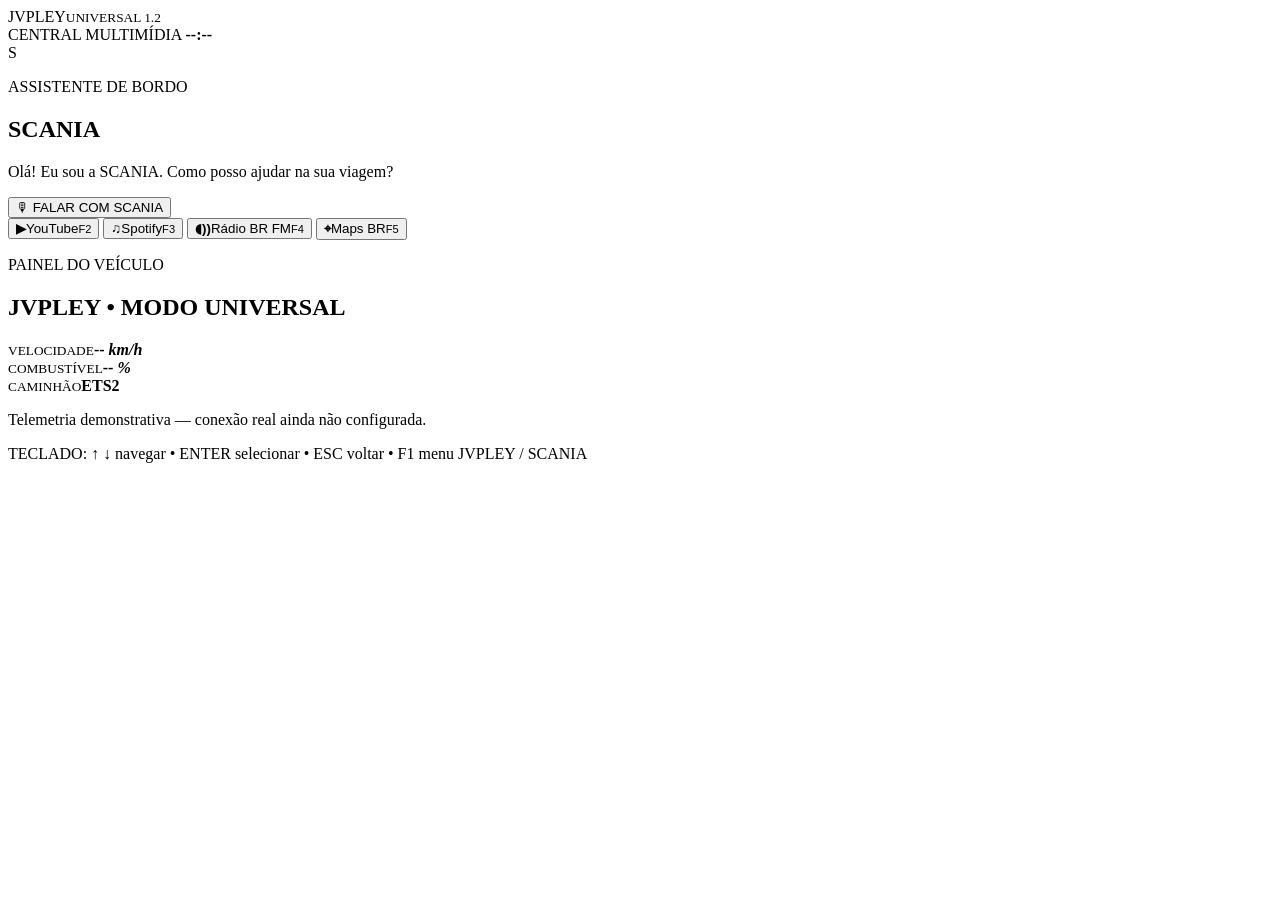
==== app/index.html @ 95443677 "Adicionar interface multimídia" ====
<!doctype html>
<html lang="pt-BR">
<head>
<meta charset="utf-8">
<meta name="viewport" content="width=device-width, initial-scale=1">
<title>JVPLEY Universal 1.2</title>
<link rel="stylesheet" href="style.css">
</head>
<body>
<div class="shell">
  <header><div class="brand">JV<span>PLEY</span><small>UNIVERSAL 1.2</small></div>
    <div class="status"><i></i> CENTRAL MULTIMÍDIA <b id="clock">--:--</b></div></header>
  <main>
    <section class="hero">
      <div class="orb"><div class="orb-core">S</div></div>
      <div><p class="eyebrow">ASSISTENTE DE BORDO</p><h1>SCANIA</h1>
      <p id="assistantText">Olá! Eu sou a SCANIA. Como posso ajudar na sua viagem?</p>
      <button id="voiceBtn" class="voice">🎙 FALAR COM SCANIA</button></div>
    </section>
    <section class="apps" aria-label="Aplicativos">
      <button class="app selected" data-app="youtube"><strong>▶</strong><span>YouTube</span><small>F2</small></button>
      <button class="app" data-app="spotify"><strong>♫</strong><span>Spotify</span><small>F3</small></button>
      <button class="app" data-app="radio"><strong>◖))</strong><span>Rádio BR FM</span><small>F4</small></button>
      <button class="app" data-app="maps"><strong>⌖</strong><span>Maps BR</span><small>F5</small></button>
    </section>
    <section class="vehicle">
      <div><p class="eyebrow">PAINEL DO VEÍCULO</p><h2>JVPLEY • MODO UNIVERSAL</h2></div>
      <div class="metrics"><div><small>VELOCIDADE</small><b>-- <em>km/h</em></b></div>
      <div><small>COMBUSTÍVEL</small><b>-- <em>%</em></b></div>
      <div><small>CAMINHÃO</small><b>ETS2</b></div></div>
      <p class="note">Telemetria demonstrativa — conexão real ainda não configurada.</p>
    </section>
  </main>
  <footer>TECLADO: ↑ ↓ navegar • ENTER selecionar • ESC voltar • F1 menu <span>JVPLEY / SCANIA</span></footer>
</div>
<script src="app.js"></script>
</body></html>
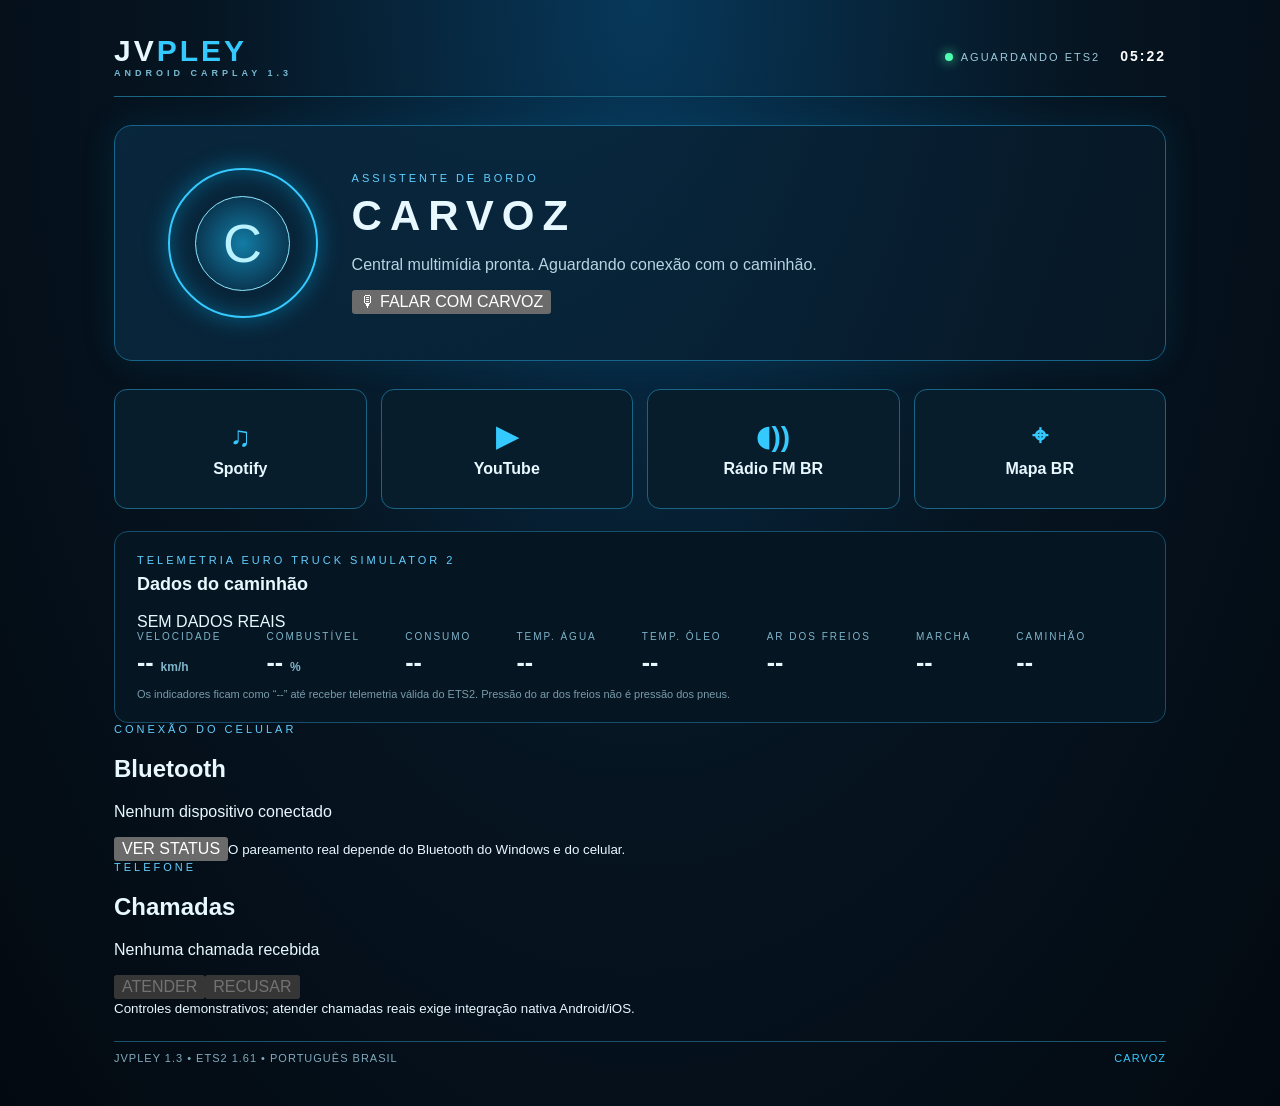
==== commit afd49273: "Iniciar interface JVPLEY Android CarPlay 1.3" ====
--- a/app/index.html
+++ b/app/index.html
@@ -1,37 +1,11 @@
 <!doctype html>
-<html lang="pt-BR">
-<head>
-<meta charset="utf-8">
-<meta name="viewport" content="width=device-width, initial-scale=1">
-<title>JVPLEY Universal 1.2</title>
-<link rel="stylesheet" href="style.css">
-</head>
-<body>
-<div class="shell">
-  <header><div class="brand">JV<span>PLEY</span><small>UNIVERSAL 1.2</small></div>
-    <div class="status"><i></i> CENTRAL MULTIMÍDIA <b id="clock">--:--</b></div></header>
-  <main>
-    <section class="hero">
-      <div class="orb"><div class="orb-core">S</div></div>
-      <div><p class="eyebrow">ASSISTENTE DE BORDO</p><h1>SCANIA</h1>
-      <p id="assistantText">Olá! Eu sou a SCANIA. Como posso ajudar na sua viagem?</p>
-      <button id="voiceBtn" class="voice">🎙 FALAR COM SCANIA</button></div>
-    </section>
-    <section class="apps" aria-label="Aplicativos">
-      <button class="app selected" data-app="youtube"><strong>▶</strong><span>YouTube</span><small>F2</small></button>
-      <button class="app" data-app="spotify"><strong>♫</strong><span>Spotify</span><small>F3</small></button>
-      <button class="app" data-app="radio"><strong>◖))</strong><span>Rádio BR FM</span><small>F4</small></button>
-      <button class="app" data-app="maps"><strong>⌖</strong><span>Maps BR</span><small>F5</small></button>
-    </section>
-    <section class="vehicle">
-      <div><p class="eyebrow">PAINEL DO VEÍCULO</p><h2>JVPLEY • MODO UNIVERSAL</h2></div>
-      <div class="metrics"><div><small>VELOCIDADE</small><b>-- <em>km/h</em></b></div>
-      <div><small>COMBUSTÍVEL</small><b>-- <em>%</em></b></div>
-      <div><small>CAMINHÃO</small><b>ETS2</b></div></div>
-      <p class="note">Telemetria demonstrativa — conexão real ainda não configurada.</p>
-    </section>
-  </main>
-  <footer>TECLADO: ↑ ↓ navegar • ENTER selecionar • ESC voltar • F1 menu <span>JVPLEY / SCANIA</span></footer>
-</div>
-<script src="app.js"></script>
-</body></html>
+<html lang="pt-BR"><head><meta charset="utf-8"><meta name="viewport" content="width=device-width,initial-scale=1"><title>JVPLEY Android CarPlay 1.3</title><link rel="stylesheet" href="style.css"></head>
+<body><div class="shell">
+<header><div class="brand">JV<span>PLEY</span><small>ANDROID CARPLAY 1.3</small></div><div class="status"><i></i><span id="connection">AGUARDANDO ETS2</span><b id="clock">--:--</b></div></header>
+<main>
+<section class="hero"><div class="orb"><div class="orb-core">C</div></div><div><p class="eyebrow">ASSISTENTE DE BORDO</p><h1>CARVOZ</h1><p id="assistantText">Central multimídia pronta. Aguardando conexão com o caminhão.</p><button id="voiceBtn" class="primary">🎙 FALAR COM CARVOZ</button></div></section>
+<section class="apps"><button class="app" data-app="spotify"><strong>♫</strong><span>Spotify</span></button><button class="app" data-app="youtube"><strong>▶</strong><span>YouTube</span></button><button class="app" data-app="radio"><strong>◖))</strong><span>Rádio FM BR</span></button><button class="app" data-app="maps"><strong>⌖</strong><span>Mapa BR</span></button></section>
+<section class="vehicle"><div class="section-head"><div><p class="eyebrow">TELEMETRIA EURO TRUCK SIMULATOR 2</p><h2>Dados do caminhão</h2></div><span class="pill" id="telemetryState">SEM DADOS REAIS</span></div><div class="metrics"><div><small>VELOCIDADE</small><b id="speed">-- <em>km/h</em></b></div><div><small>COMBUSTÍVEL</small><b id="fuel">-- <em>%</em></b></div><div><small>CONSUMO</small><b id="consumption">--</b></div><div><small>TEMP. ÁGUA</small><b id="water">--</b></div><div><small>TEMP. ÓLEO</small><b id="oil">--</b></div><div><small>AR DOS FREIOS</small><b id="air">--</b></div><div><small>MARCHA</small><b id="gear">--</b></div><div><small>CAMINHÃO</small><b id="truck">--</b></div></div><p class="note">Os indicadores ficam como “--” até receber telemetria válida do ETS2. Pressão do ar dos freios não é pressão dos pneus.</p></section>
+<section class="connect-grid"><article class="panel"><p class="eyebrow">CONEXÃO DO CELULAR</p><h2>Bluetooth</h2><p id="bluetoothState">Nenhum dispositivo conectado</p><button class="secondary" id="bluetoothBtn">VER STATUS</button><small>O pareamento real depende do Bluetooth do Windows e do celular.</small></article>
+<article class="panel"><p class="eyebrow">TELEFONE</p><h2>Chamadas</h2><p id="callState">Nenhuma chamada recebida</p><div class="call-actions"><button class="answer" id="answerBtn" disabled>ATENDER</button><button class="reject" id="rejectBtn" disabled>RECUSAR</button></div><small>Controles demonstrativos; atender chamadas reais exige integração nativa Android/iOS.</small></article></section>
+</main><footer>JVPLEY 1.3 • ETS2 1.61 • PORTUGUÊS BRASIL <span>CARVOZ</span></footer></div><script src="app.js"></script></body></html>
--- a/app/style.css
+++ b/app/style.css
@@ -0,0 +1,14 @@
+:root{color-scheme:dark;--cyan:#35caff;--blue:#087fbd}
+*{box-sizing:border-box}body{margin:0;background:radial-gradient(ellipse at 50% 0,#07385a 0,#061522 48%,#030910 100%);color:#e8f8ff;font-family:Segoe UI,Arial,sans-serif;min-height:100vh}
+.shell{max-width:1100px;margin:auto;padding:24px}header,footer{display:flex;justify-content:space-between;align-items:center;border-bottom:1px solid #1a6684;padding:10px 0 18px}
+.brand{font-size:30px;font-weight:900;letter-spacing:3px}.brand span{color:var(--cyan)}.brand small{display:block;font-size:9px;letter-spacing:4px;color:#78b9d1}
+.status{font-size:11px;letter-spacing:2px;color:#9cc8d8}.status i{display:inline-block;width:8px;height:8px;background:#4dffb0;border-radius:50%;margin-right:8px;box-shadow:0 0 12px #4dffb0}
+.status b{margin-left:20px;color:white;font-size:14px}
+.hero{display:flex;align-items:center;gap:34px;padding:42px 5%;border:1px solid #17658b;border-radius:18px;margin:28px 0;background:linear-gradient(110deg,#092b43cc,#071827cc);box-shadow:0 0 35px #008ac322}
+.orb{width:150px;height:150px;border:2px solid var(--cyan);border-radius:50%;display:grid;place-items:center;box-shadow:0 0 25px #00bfff66,inset 0 0 22px #00bfff55;flex:none}.orb-core{width:95px;height:95px;border-radius:50%;display:grid;place-items:center;font-size:54px;color:#b9f1ff;background:radial-gradient(circle,#137ca5,#061b30);border:1px solid #8ce8ff}
+.eyebrow{color:#62cfff;font-size:11px;letter-spacing:3px;margin:0 0 8px}.hero h1{font-size:42px;letter-spacing:8px;margin:0}.hero p:not(.eyebrow){color:#b6d5e2}
+button{font:inherit;cursor:pointer}.voice{border:1px solid var(--cyan);background:#073e5b;color:#dffaff;padding:12px 18px;border-radius:8px;letter-spacing:1px}.voice:hover,.app:hover,.app.selected{background:#0c4565;box-shadow:0 0 18px #00aaff44}
+.apps{display:grid;grid-template-columns:repeat(4,1fr);gap:14px}.app{min-height:120px;border:1px solid #1a6485;border-radius:13px;background:#081d2c;color:#e8f8ff;display:flex;flex-direction:column;align-items:center;justify-content:center;gap:7px}.app strong{font-size:28px;color:var(--cyan)}.app span{font-weight:700}.app small{color:#75a9be}
+.vehicle{margin-top:22px;padding:22px;border:1px solid #174e6b;border-radius:14px;background:#061522}.vehicle h2{margin:0 0 18px;font-size:18px}.metrics{display:flex;gap:45px;flex-wrap:wrap}.metrics div{display:flex;flex-direction:column;gap:6px}.metrics small{color:#7eb3c8;letter-spacing:2px;font-size:10px}.metrics b{font-size:25px}.metrics em{font-size:12px;color:#80b5c9;font-style:normal}.note{font-size:11px;color:#789baa;margin-bottom:0}
+footer{border:0;border-top:1px solid #1a526d;margin-top:24px;color:#82aabd;font-size:11px;letter-spacing:1px}footer span{color:var(--cyan)}
+@media(max-width:650px){.hero{flex-direction:column;text-align:center}.apps{grid-template-columns:repeat(2,1fr)}header{gap:12px}.status{font-size:9px}}
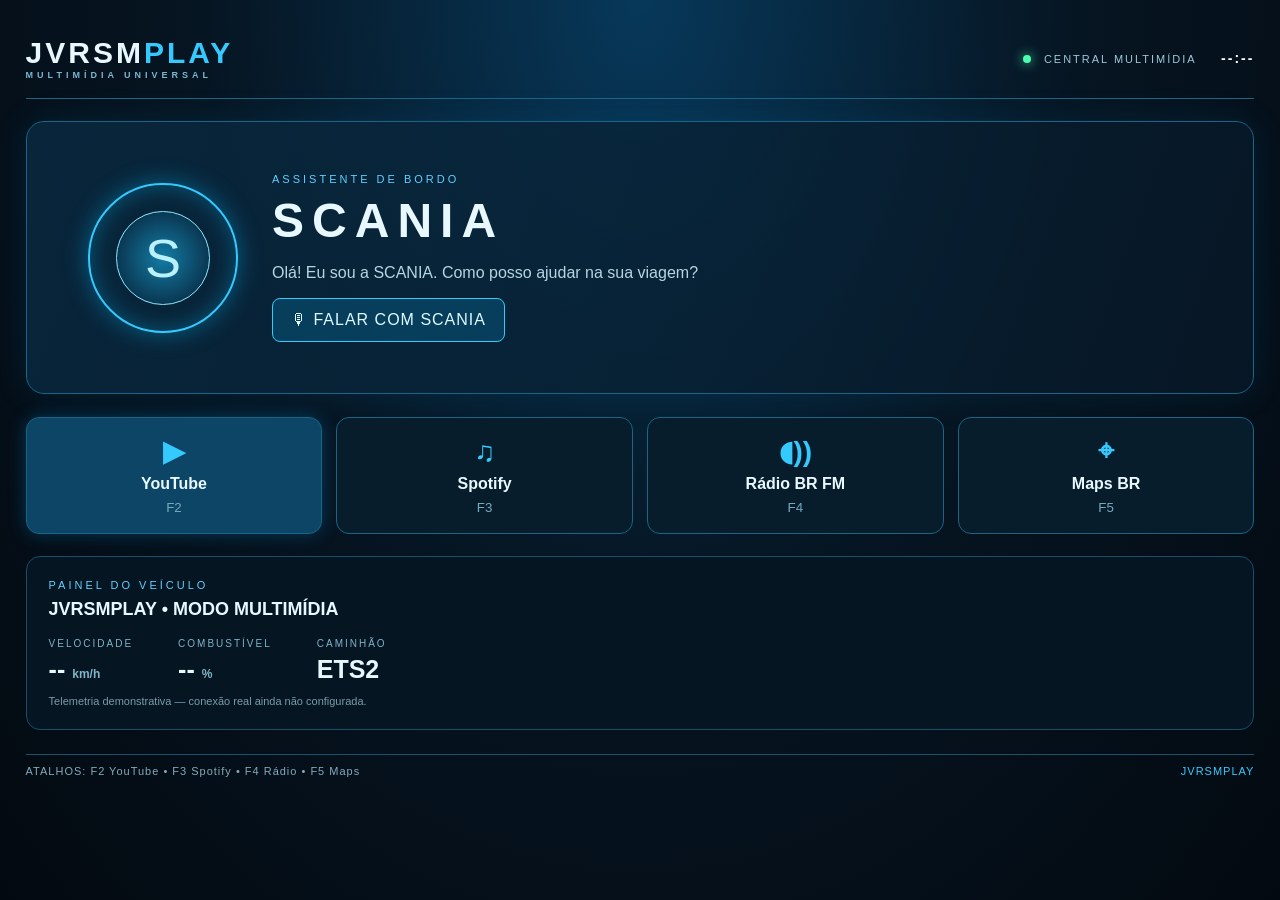
==== commit 0c2562e4: "Apply JVRSMPLAY product branding to the app UI" ====
--- a/app/index.html
+++ b/app/index.html
@@ -1,11 +1,37 @@
 <!doctype html>
-<html lang="pt-BR"><head><meta charset="utf-8"><meta name="viewport" content="width=device-width,initial-scale=1"><title>JVPLEY Android CarPlay 1.3</title><link rel="stylesheet" href="style.css"></head>
-<body><div class="shell">
-<header><div class="brand">JV<span>PLEY</span><small>ANDROID CARPLAY 1.3</small></div><div class="status"><i></i><span id="connection">AGUARDANDO ETS2</span><b id="clock">--:--</b></div></header>
-<main>
-<section class="hero"><div class="orb"><div class="orb-core">C</div></div><div><p class="eyebrow">ASSISTENTE DE BORDO</p><h1>CARVOZ</h1><p id="assistantText">Central multimídia pronta. Aguardando conexão com o caminhão.</p><button id="voiceBtn" class="primary">🎙 FALAR COM CARVOZ</button></div></section>
-<section class="apps"><button class="app" data-app="spotify"><strong>♫</strong><span>Spotify</span></button><button class="app" data-app="youtube"><strong>▶</strong><span>YouTube</span></button><button class="app" data-app="radio"><strong>◖))</strong><span>Rádio FM BR</span></button><button class="app" data-app="maps"><strong>⌖</strong><span>Mapa BR</span></button></section>
-<section class="vehicle"><div class="section-head"><div><p class="eyebrow">TELEMETRIA EURO TRUCK SIMULATOR 2</p><h2>Dados do caminhão</h2></div><span class="pill" id="telemetryState">SEM DADOS REAIS</span></div><div class="metrics"><div><small>VELOCIDADE</small><b id="speed">-- <em>km/h</em></b></div><div><small>COMBUSTÍVEL</small><b id="fuel">-- <em>%</em></b></div><div><small>CONSUMO</small><b id="consumption">--</b></div><div><small>TEMP. ÁGUA</small><b id="water">--</b></div><div><small>TEMP. ÓLEO</small><b id="oil">--</b></div><div><small>AR DOS FREIOS</small><b id="air">--</b></div><div><small>MARCHA</small><b id="gear">--</b></div><div><small>CAMINHÃO</small><b id="truck">--</b></div></div><p class="note">Os indicadores ficam como “--” até receber telemetria válida do ETS2. Pressão do ar dos freios não é pressão dos pneus.</p></section>
-<section class="connect-grid"><article class="panel"><p class="eyebrow">CONEXÃO DO CELULAR</p><h2>Bluetooth</h2><p id="bluetoothState">Nenhum dispositivo conectado</p><button class="secondary" id="bluetoothBtn">VER STATUS</button><small>O pareamento real depende do Bluetooth do Windows e do celular.</small></article>
-<article class="panel"><p class="eyebrow">TELEFONE</p><h2>Chamadas</h2><p id="callState">Nenhuma chamada recebida</p><div class="call-actions"><button class="answer" id="answerBtn" disabled>ATENDER</button><button class="reject" id="rejectBtn" disabled>RECUSAR</button></div><small>Controles demonstrativos; atender chamadas reais exige integração nativa Android/iOS.</small></article></section>
-</main><footer>JVPLEY 1.3 • ETS2 1.61 • PORTUGUÊS BRASIL <span>CARVOZ</span></footer></div><script src="app.js"></script></body></html>+<html lang="pt-BR">
+<head>
+<meta charset="utf-8">
+<meta name="viewport" content="width=device-width, initial-scale=1">
+<title>JVRSMPLAY</title>
+<link rel="stylesheet" href="style.css">
+</head>
+<body>
+<div class="shell">
+  <header><div class="brand">JVRSM<span>PLAY</span><small>MULTIMÍDIA UNIVERSAL</small></div>
+    <div class="status"><i></i> CENTRAL MULTIMÍDIA <b id="clock">--:--</b></div></header>
+  <main>
+    <section class="hero">
+      <div class="orb"><div class="orb-core">S</div></div>
+      <div><p class="eyebrow">ASSISTENTE DE BORDO</p><h1>SCANIA</h1>
+      <p id="assistantText">Olá! Eu sou a SCANIA. Como posso ajudar na sua viagem?</p>
+      <button id="voiceBtn" class="voice">🎙 FALAR COM SCANIA</button></div>
+    </section>
+    <section class="apps" aria-label="Aplicativos">
+      <button class="app selected" data-app="youtube"><strong>▶</strong><span>YouTube</span><small>F2</small></button>
+      <button class="app" data-app="spotify"><strong>♫</strong><span>Spotify</span><small>F3</small></button>
+      <button class="app" data-app="radio"><strong>◖))</strong><span>Rádio BR FM</span><small>F4</small></button>
+      <button class="app" data-app="maps"><strong>⌖</strong><span>Maps BR</span><small>F5</small></button>
+    </section>
+    <section class="vehicle">
+      <div><p class="eyebrow">PAINEL DO VEÍCULO</p><h2>JVRSMPLAY • MODO MULTIMÍDIA</h2></div>
+      <div class="metrics"><div><small>VELOCIDADE</small><b>-- <em>km/h</em></b></div>
+      <div><small>COMBUSTÍVEL</small><b>-- <em>%</em></b></div>
+      <div><small>CAMINHÃO</small><b>ETS2</b></div></div>
+      <p class="note">Telemetria demonstrativa — conexão real ainda não configurada.</p>
+    </section>
+  </main>
+  <footer>ATALHOS: F2 YouTube • F3 Spotify • F4 Rádio • F5 Maps <span>JVRSMPLAY</span></footer>
+</div>
+<script src="app.js"></script>
+</body></html>
--- a/app/style.css
+++ b/app/style.css
@@ -1,14 +1,24 @@
 :root{color-scheme:dark;--cyan:#35caff;--blue:#087fbd}
-*{box-sizing:border-box}body{margin:0;background:radial-gradient(ellipse at 50% 0,#07385a 0,#061522 48%,#030910 100%);color:#e8f8ff;font-family:Segoe UI,Arial,sans-serif;min-height:100vh}
-.shell{max-width:1100px;margin:auto;padding:24px}header,footer{display:flex;justify-content:space-between;align-items:center;border-bottom:1px solid #1a6684;padding:10px 0 18px}
+*{box-sizing:border-box}
+html,body{width:100%;min-height:100%;margin:0}
+body{background:radial-gradient(ellipse at 50% 0,#07385a 0,#061522 48%,#030910 100%);color:#e8f8ff;font-family:Segoe UI,Arial,sans-serif;min-height:100vh;overflow-x:hidden}
+.shell{width:100%;max-width:none;min-height:100vh;margin:0;padding:clamp(14px,2vw,30px)}
+header,footer{display:flex;justify-content:space-between;align-items:center;border-bottom:1px solid #1a6684;padding:10px 0 18px}
 .brand{font-size:30px;font-weight:900;letter-spacing:3px}.brand span{color:var(--cyan)}.brand small{display:block;font-size:9px;letter-spacing:4px;color:#78b9d1}
 .status{font-size:11px;letter-spacing:2px;color:#9cc8d8}.status i{display:inline-block;width:8px;height:8px;background:#4dffb0;border-radius:50%;margin-right:8px;box-shadow:0 0 12px #4dffb0}
 .status b{margin-left:20px;color:white;font-size:14px}
-.hero{display:flex;align-items:center;gap:34px;padding:42px 5%;border:1px solid #17658b;border-radius:18px;margin:28px 0;background:linear-gradient(110deg,#092b43cc,#071827cc);box-shadow:0 0 35px #008ac322}
-.orb{width:150px;height:150px;border:2px solid var(--cyan);border-radius:50%;display:grid;place-items:center;box-shadow:0 0 25px #00bfff66,inset 0 0 22px #00bfff55;flex:none}.orb-core{width:95px;height:95px;border-radius:50%;display:grid;place-items:center;font-size:54px;color:#b9f1ff;background:radial-gradient(circle,#137ca5,#061b30);border:1px solid #8ce8ff}
-.eyebrow{color:#62cfff;font-size:11px;letter-spacing:3px;margin:0 0 8px}.hero h1{font-size:42px;letter-spacing:8px;margin:0}.hero p:not(.eyebrow){color:#b6d5e2}
+.hero{display:flex;align-items:center;gap:34px;padding:clamp(24px,4vw,52px) 5%;border:1px solid #17658b;border-radius:18px;margin:clamp(16px,2.5vh,28px) 0;background:linear-gradient(110deg,#092b43cc,#071827cc);box-shadow:0 0 35px #008ac322}
+.orb{width:clamp(110px,13vw,150px);height:clamp(110px,13vw,150px);border:2px solid var(--cyan);border-radius:50%;display:grid;place-items:center;box-shadow:0 0 25px #00bfff66,inset 0 0 22px #00bfff55;flex:none}
+.orb-core{width:64%;height:64%;border-radius:50%;display:grid;place-items:center;font-size:clamp(38px,5vw,54px);color:#b9f1ff;background:radial-gradient(circle,#137ca5,#061b30);border:1px solid #8ce8ff}
+.eyebrow{color:#62cfff;font-size:11px;letter-spacing:3px;margin:0 0 8px}.hero h1{font-size:clamp(32px,4vw,48px);letter-spacing:8px;margin:0}.hero p:not(.eyebrow){color:#b6d5e2}
 button{font:inherit;cursor:pointer}.voice{border:1px solid var(--cyan);background:#073e5b;color:#dffaff;padding:12px 18px;border-radius:8px;letter-spacing:1px}.voice:hover,.app:hover,.app.selected{background:#0c4565;box-shadow:0 0 18px #00aaff44}
-.apps{display:grid;grid-template-columns:repeat(4,1fr);gap:14px}.app{min-height:120px;border:1px solid #1a6485;border-radius:13px;background:#081d2c;color:#e8f8ff;display:flex;flex-direction:column;align-items:center;justify-content:center;gap:7px}.app strong{font-size:28px;color:var(--cyan)}.app span{font-weight:700}.app small{color:#75a9be}
-.vehicle{margin-top:22px;padding:22px;border:1px solid #174e6b;border-radius:14px;background:#061522}.vehicle h2{margin:0 0 18px;font-size:18px}.metrics{display:flex;gap:45px;flex-wrap:wrap}.metrics div{display:flex;flex-direction:column;gap:6px}.metrics small{color:#7eb3c8;letter-spacing:2px;font-size:10px}.metrics b{font-size:25px}.metrics em{font-size:12px;color:#80b5c9;font-style:normal}.note{font-size:11px;color:#789baa;margin-bottom:0}
+.apps{display:grid;grid-template-columns:repeat(4,minmax(0,1fr));gap:14px}
+.app{min-height:clamp(90px,13vh,120px);border:1px solid #1a6485;border-radius:13px;background:#081d2c;color:#e8f8ff;display:flex;flex-direction:column;align-items:center;justify-content:center;gap:7px}
+.app strong{font-size:28px;color:var(--cyan)}.app span{font-weight:700}.app small{color:#75a9be}
+.vehicle{margin-top:22px;padding:22px;border:1px solid #174e6b;border-radius:14px;background:#061522}
+.vehicle h2{margin:0 0 18px;font-size:18px}.metrics{display:flex;gap:45px;flex-wrap:wrap}
+.metrics div{display:flex;flex-direction:column;gap:6px}.metrics small{color:#7eb3c8;letter-spacing:2px;font-size:10px}.metrics b{font-size:25px}.metrics em{font-size:12px;color:#80b5c9;font-style:normal}
+.note{font-size:11px;color:#789baa;margin-bottom:0}
 footer{border:0;border-top:1px solid #1a526d;margin-top:24px;color:#82aabd;font-size:11px;letter-spacing:1px}footer span{color:var(--cyan)}
-@media(max-width:650px){.hero{flex-direction:column;text-align:center}.apps{grid-template-columns:repeat(2,1fr)}header{gap:12px}.status{font-size:9px}}
+@media(max-width:650px){.hero{flex-direction:column;text-align:center}.apps{grid-template-columns:repeat(2,minmax(0,1fr))}header{gap:12px}.status{font-size:9px}}
+@media(max-height:650px) and (min-width:651px){.hero{padding:18px 4%;margin:14px 0}.orb{width:90px;height:90px}.vehicle{margin-top:14px;padding:14px}.app{min-height:76px}footer{margin-top:14px}}
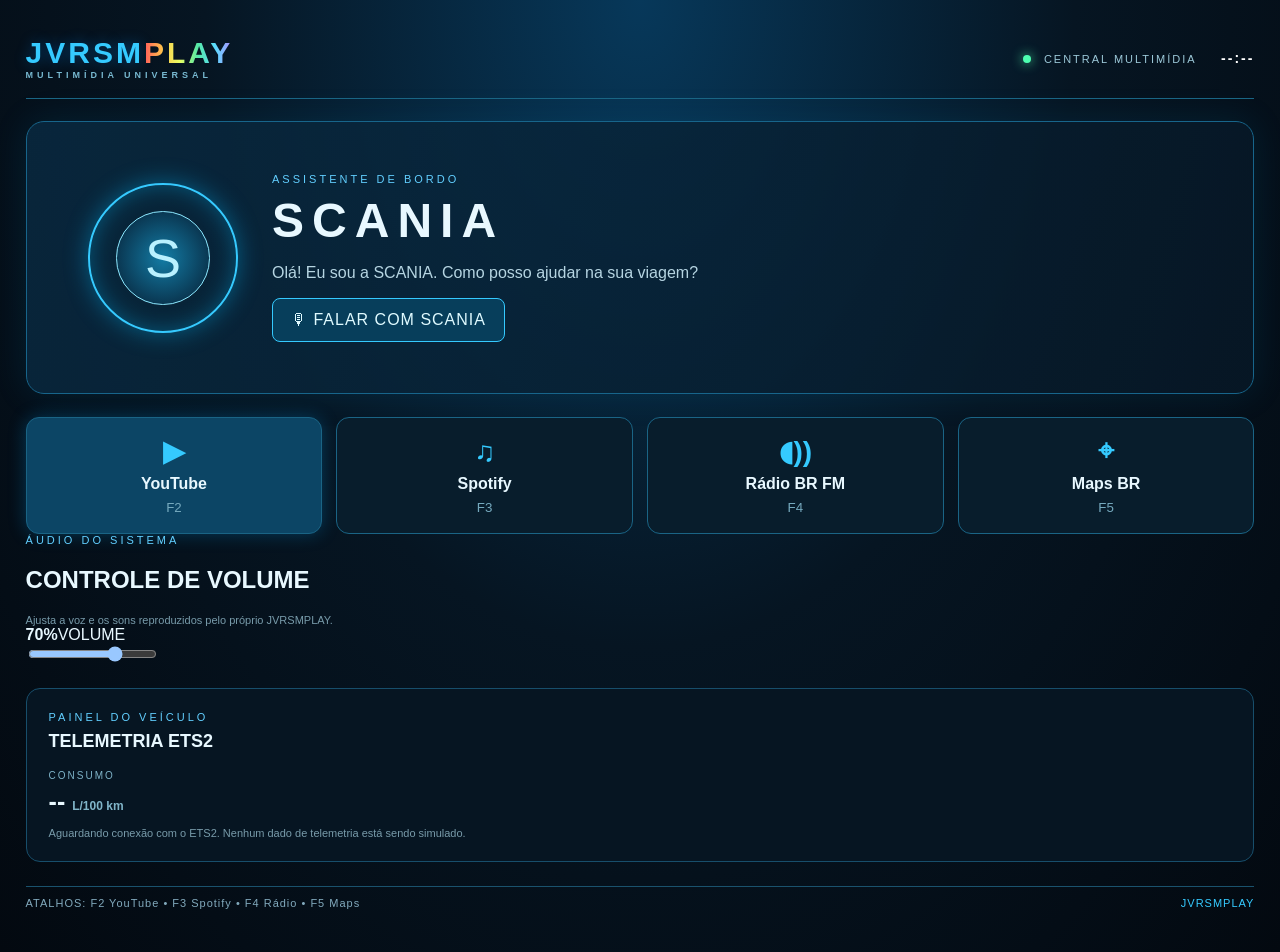
==== commit 1352655c: "ui: add circular volume control and honest telemetry placeholder" ====
--- a/app/index.html
+++ b/app/index.html
@@ -23,12 +23,18 @@
       <button class="app" data-app="radio"><strong>◖))</strong><span>Rádio BR FM</span><small>F4</small></button>
       <button class="app" data-app="maps"><strong>⌖</strong><span>Maps BR</span><small>F5</small></button>
     </section>
+    <section class="audio-panel" aria-label="Controle de volume">
+      <div><p class="eyebrow">ÁUDIO DO SISTEMA</p><h2>CONTROLE DE VOLUME</h2>
+        <p class="note">Ajusta a voz e os sons reproduzidos pelo próprio JVRSMPLAY.</p></div>
+      <div class="volume-dial" id="volumeDial" style="--volume:70%">
+        <div class="volume-center"><strong id="volumeValue">70%</strong><span>VOLUME</span></div>
+        <input id="volumeControl" type="range" min="0" max="100" value="70" aria-label="Volume da voz e dos sons do JVRSMPLAY">
+      </div>
+    </section>
     <section class="vehicle">
-      <div><p class="eyebrow">PAINEL DO VEÍCULO</p><h2>JVRSMPLAY • MODO MULTIMÍDIA</h2></div>
-      <div class="metrics"><div><small>VELOCIDADE</small><b>-- <em>km/h</em></b></div>
-      <div><small>COMBUSTÍVEL</small><b>-- <em>%</em></b></div>
-      <div><small>CAMINHÃO</small><b>ETS2</b></div></div>
-      <p class="note">Telemetria demonstrativa — conexão real ainda não configurada.</p>
+      <div><p class="eyebrow">PAINEL DO VEÍCULO</p><h2>TELEMETRIA ETS2</h2></div>
+      <div class="metrics"><div><small>CONSUMO</small><b>-- <em>L/100 km</em></b></div></div>
+      <p class="note">Aguardando conexão com o ETS2. Nenhum dado de telemetria está sendo simulado.</p>
     </section>
   </main>
   <footer>ATALHOS: F2 YouTube • F3 Spotify • F4 Rádio • F5 Maps <span>JVRSMPLAY</span></footer>
--- a/app/style.css
+++ b/app/style.css
@@ -4,7 +4,7 @@
 body{background:radial-gradient(ellipse at 50% 0,#07385a 0,#061522 48%,#030910 100%);color:#e8f8ff;font-family:Segoe UI,Arial,sans-serif;min-height:100vh;overflow-x:hidden}
 .shell{width:100%;max-width:none;min-height:100vh;margin:0;padding:clamp(14px,2vw,30px)}
 header,footer{display:flex;justify-content:space-between;align-items:center;border-bottom:1px solid #1a6684;padding:10px 0 18px}
-.brand{font-size:30px;font-weight:900;letter-spacing:3px}.brand span{color:var(--cyan)}.brand small{display:block;font-size:9px;letter-spacing:4px;color:#78b9d1}
+.brand{font-size:30px;font-weight:900;letter-spacing:3px;color:#35caff;text-shadow:0 0 14px #008bff66}.brand span{background:linear-gradient(90deg,#ff5b5b,#ffbf4b,#eaff62,#55e8a5,#5bdcff,#b48aff);-webkit-background-clip:text;background-clip:text;color:transparent;text-shadow:none}.brand small{display:block;font-size:9px;letter-spacing:4px;color:#78b9d1;text-shadow:none}
 .status{font-size:11px;letter-spacing:2px;color:#9cc8d8}.status i{display:inline-block;width:8px;height:8px;background:#4dffb0;border-radius:50%;margin-right:8px;box-shadow:0 0 12px #4dffb0}
 .status b{margin-left:20px;color:white;font-size:14px}
 .hero{display:flex;align-items:center;gap:34px;padding:clamp(24px,4vw,52px) 5%;border:1px solid #17658b;border-radius:18px;margin:clamp(16px,2.5vh,28px) 0;background:linear-gradient(110deg,#092b43cc,#071827cc);box-shadow:0 0 35px #008ac322}
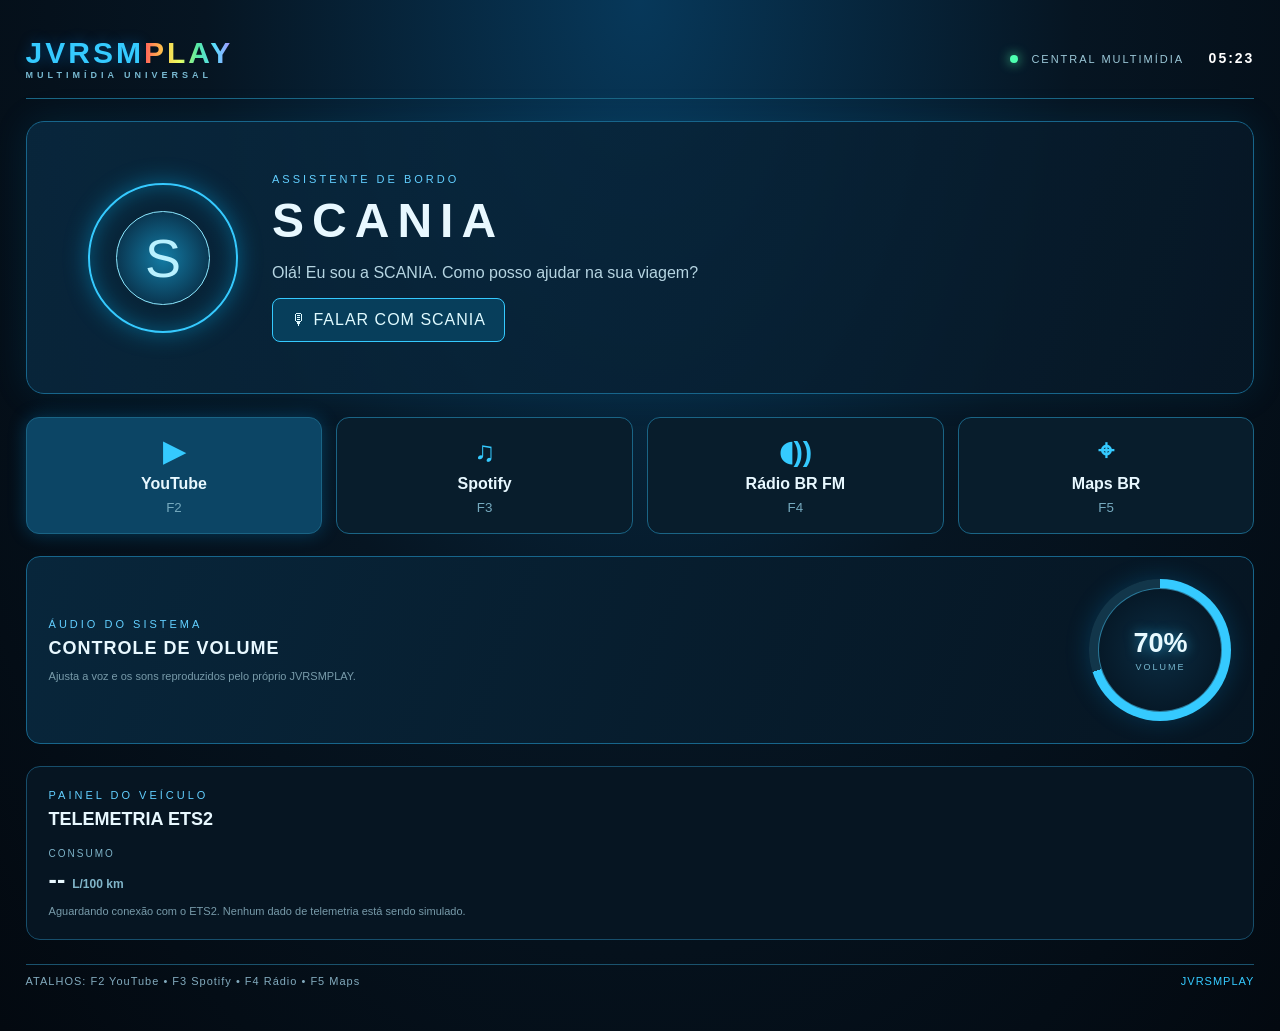
==== commit aff81e7d: "feat: preparar painel para receber consumo real do plugin" ====
--- a/app/index.html
+++ b/app/index.html
@@ -33,8 +33,8 @@
     </section>
     <section class="vehicle">
       <div><p class="eyebrow">PAINEL DO VEÍCULO</p><h2>TELEMETRIA ETS2</h2></div>
-      <div class="metrics"><div><small>CONSUMO</small><b>-- <em>L/100 km</em></b></div></div>
-      <p class="note">Aguardando conexão com o ETS2. Nenhum dado de telemetria está sendo simulado.</p>
+      <div class="metrics"><div><small>CONSUMO</small><b id="consumptionValue">-- <em>L/100 km</em></b></div></div>
+      <p class="note" id="telemetryStatus">Aguardando conexão com o ETS2. Nenhum dado de telemetria está sendo simulado.</p>
     </section>
   </main>
   <footer>ATALHOS: F2 YouTube • F3 Spotify • F4 Rádio • F5 Maps <span>JVRSMPLAY</span></footer>
--- a/app/style.css
+++ b/app/style.css
@@ -15,10 +15,19 @@
 .apps{display:grid;grid-template-columns:repeat(4,minmax(0,1fr));gap:14px}
 .app{min-height:clamp(90px,13vh,120px);border:1px solid #1a6485;border-radius:13px;background:#081d2c;color:#e8f8ff;display:flex;flex-direction:column;align-items:center;justify-content:center;gap:7px}
 .app strong{font-size:28px;color:var(--cyan)}.app span{font-weight:700}.app small{color:#75a9be}
+.audio-panel{margin-top:22px;padding:22px;border:1px solid #17658b;border-radius:14px;background:linear-gradient(110deg,#08263b,#061522);display:flex;align-items:center;justify-content:space-between;gap:24px}
+.audio-panel h2{margin:0 0 8px;font-size:18px;letter-spacing:1px}
+.volume-dial{--volume:70%;width:142px;height:142px;border-radius:50%;padding:9px;flex:none;position:relative;background:conic-gradient(var(--cyan) var(--volume),#12364a var(--volume));box-shadow:0 0 24px #00aaff35}
+.volume-dial:before{content:"";position:absolute;inset:9px;border-radius:50%;background:radial-gradient(circle,#0b2c42,#04111d);border:1px solid #4acfff88}
+.volume-center{position:absolute;inset:0;display:flex;flex-direction:column;align-items:center;justify-content:center;pointer-events:none;z-index:1}
+.volume-center strong{font-size:27px;color:#e8faff;text-shadow:0 0 12px #35caff88}
+.volume-center span{font-size:9px;letter-spacing:2px;color:#78b9d1;margin-top:3px}
+.volume-dial input{position:absolute;inset:0;width:100%;height:100%;margin:0;opacity:0;cursor:pointer;z-index:2}
+.volume-dial:focus-within{outline:2px solid #a5edff;outline-offset:5px}
 .vehicle{margin-top:22px;padding:22px;border:1px solid #174e6b;border-radius:14px;background:#061522}
 .vehicle h2{margin:0 0 18px;font-size:18px}.metrics{display:flex;gap:45px;flex-wrap:wrap}
 .metrics div{display:flex;flex-direction:column;gap:6px}.metrics small{color:#7eb3c8;letter-spacing:2px;font-size:10px}.metrics b{font-size:25px}.metrics em{font-size:12px;color:#80b5c9;font-style:normal}
 .note{font-size:11px;color:#789baa;margin-bottom:0}
 footer{border:0;border-top:1px solid #1a526d;margin-top:24px;color:#82aabd;font-size:11px;letter-spacing:1px}footer span{color:var(--cyan)}
-@media(max-width:650px){.hero{flex-direction:column;text-align:center}.apps{grid-template-columns:repeat(2,minmax(0,1fr))}header{gap:12px}.status{font-size:9px}}
+@media(max-width:650px){.hero{flex-direction:column;text-align:center}.apps{grid-template-columns:repeat(2,minmax(0,1fr))}header{gap:12px}.status{font-size:9px}.audio-panel{flex-direction:column;text-align:center}}
 @media(max-height:650px) and (min-width:651px){.hero{padding:18px 4%;margin:14px 0}.orb{width:90px;height:90px}.vehicle{margin-top:14px;padding:14px}.app{min-height:76px}footer{margin-top:14px}}
